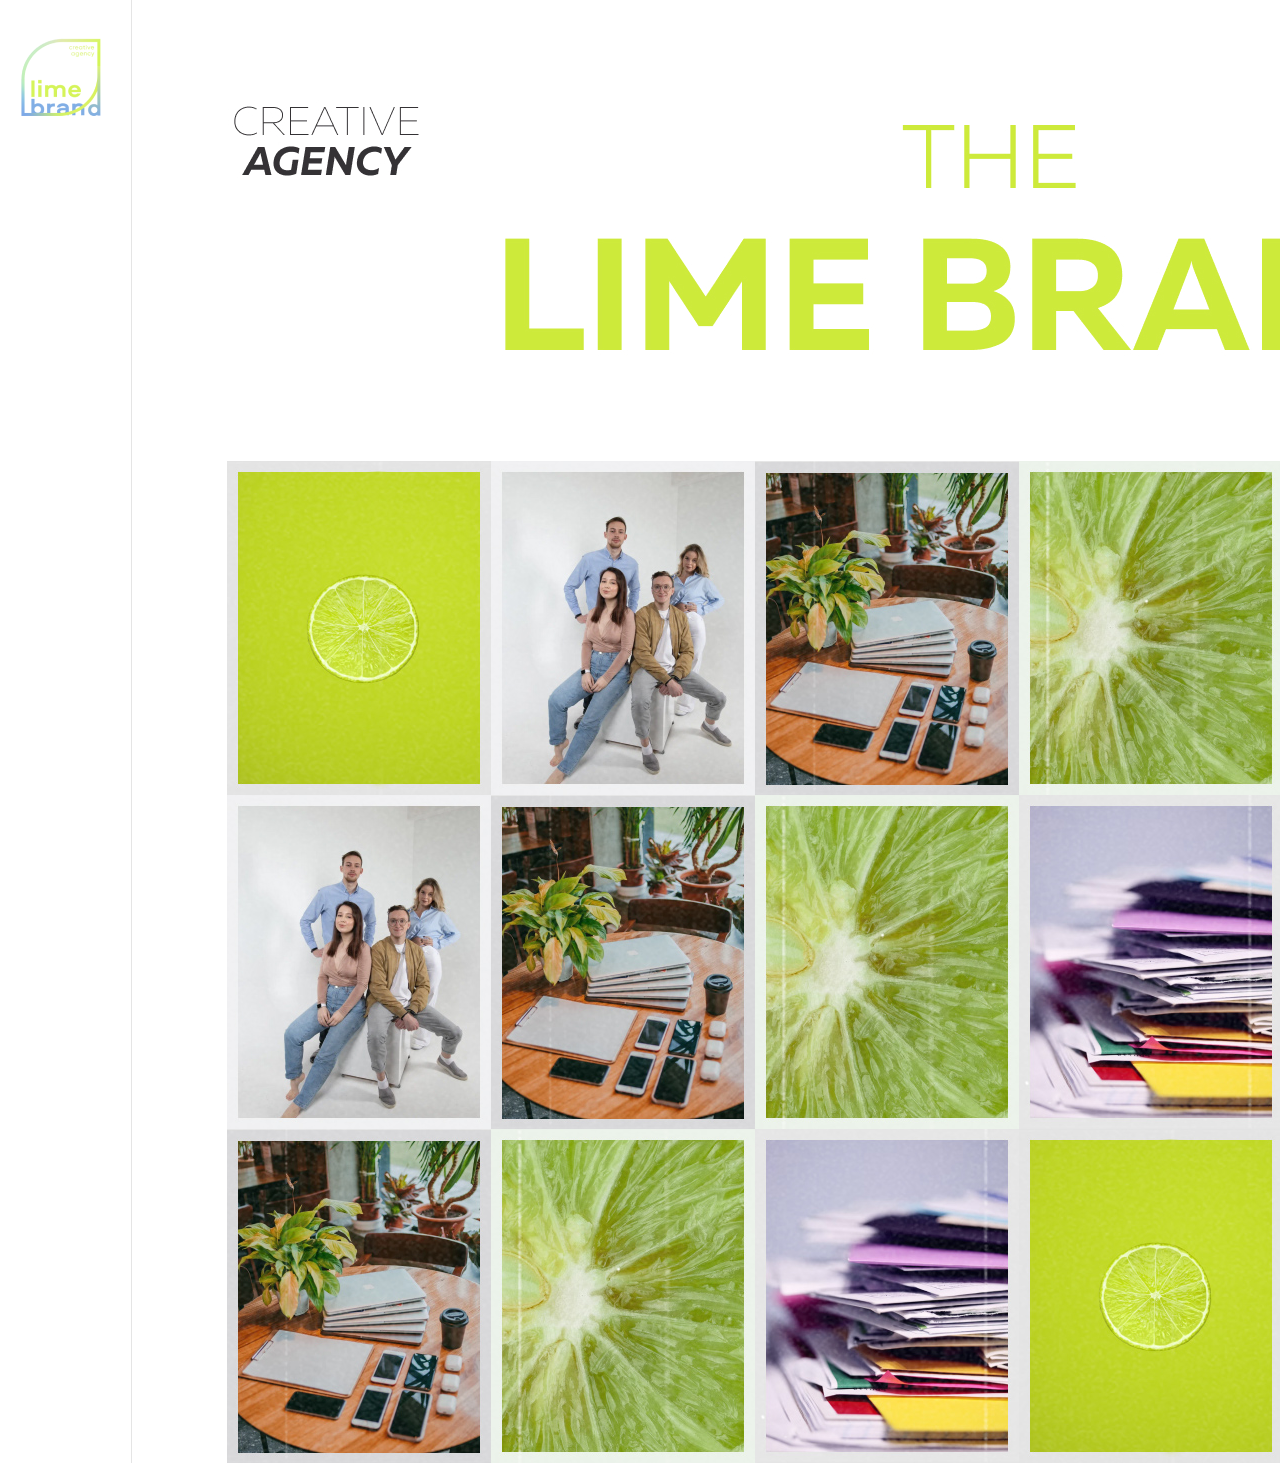
==== index.html @ 862e44f3 "added main page animation draft" ====
<!DOCTYPE html>
<html lang="en">

<head>
    <meta charset="UTF-8">
    <meta http-equiv="X-UA-Compatible" content="IE=edge">
    <meta name="viewport" content="width=device-width, initial-scale=1.0">
    <link rel="stylesheet" href="./styles/main.css">
    <title>LIME BRAND - main page</title>
</head>

<body>
    <div class="wrapper">
        <div class="wrapper-left">
            <img class="logo" src="./images/logo.png" alt="">
        </div>
        <div class="wrapper-right">
            <div class="header">
                <img src="./images/header.jpg" alt="header">
            </div>

            <div class="flip-container">

                <div class="flipper">
                    <div class="back"><img src="./images/back1-1.jpg" alt=""></div>
                    <div class="front"><img src="./images/front1-1.jpg" alt=""></div>
                </div>
                <div class="flipper">
                    <div class="back"><img src="./images/back1-2.jpg" alt=""></div>
                    <div class="front"><img src="./images/front1-2.jpg" alt=""></div>
                </div>
                <div class="flipper">
                    <div class="back"><img src="./images/back1-3.jpg" alt=""></div>
                    <div class="front"><img src="./images/front1-3.jpg" alt=""></div>
                </div>
                <div class="flipper">
                    <div class="back"><img src="./images/back1-4.jpg" alt=""></div>
                    <div class="front"><img src="./images/front1-4.jpg" alt=""></div>
                </div>
                <div class="flipper">
                    <div class="back"><img src="./images/back1-5.jpg" alt=""></div>
                    <div class="front"><img src="./images/front1-5.jpg" alt=""></div>
                </div>
                <div class="flipper">
                    <div class="back"><img src="./images/back1-6.jpg" alt=""></div>
                    <div class="front"><img src="./images/front1-1.jpg" alt=""></div>
                </div>

                <div class="flipper">
                    <div class="back"><img src="./images/back2-1.jpg" alt=""></div>
                    <div class="front"><img src="./images/front1-2.jpg" alt=""></div>
                </div>
                <div class="flipper">
                    <div class="back"><img src="./images/back2-2.jpg" alt=""></div>
                    <div class="front"><img src="./images/front1-3.jpg" alt=""></div>
                </div>
                <div class="flipper">
                    <div class="back"><img src="./images/back2-3.jpg" alt=""></div>
                    <div class="front"><img src="./images/front1-4.jpg" alt=""></div>
                </div>
                <div class="flipper">
                    <div class="back"><img src="./images/back2-4.jpg" alt=""></div>
                    <div class="front"><img src="./images/front1-5.jpg" alt=""></div>
                </div>
                <div class="flipper">
                    <div class="back"><img src="./images/back2-5.jpg" alt=""></div>
                    <div class="front"><img src="./images/front1-1.jpg" alt=""></div>
                </div>
                <div class="flipper">
                    <div class="back"><img src="./images/back2-6.jpg" alt=""></div>
                    <div class="front"><img src="./images/front1-2.jpg" alt=""></div>
                </div>

                <div class="flipper">
                    <div class="back"><img src="./images/back3-1.jpg" alt=""></div>
                    <div class="front"><img src="./images/front1-3.jpg" alt=""></div>
                </div>
                <div class="flipper">
                    <div class="back"><img src="./images/back3-2.jpg" alt=""></div>
                    <div class="front"><img src="./images/front1-4.jpg" alt=""></div>
                </div>
                <div class="flipper">
                    <div class="back"><img src="./images/back3-3.jpg" alt=""></div>
                    <div class="front"><img src="./images/front1-5.jpg" alt=""></div>
                </div>
                <div class="flipper">
                    <div class="back"><img src="./images/back3-4.jpg" alt=""></div>
                    <div class="front"><img src="./images/front1-1.jpg" alt=""></div>
                </div>
                <div class="flipper">
                    <div class="back"><img src="./images/back3-5.jpg" alt=""></div>
                    <div class="front"><img src="./images/front1-2.jpg" alt=""></div>
                </div>
                <div class="flipper">
                    <div class="back"><img src="./images/back3-6.jpg" alt=""></div>
                    <div class="front"><img src="./images/front1-3.jpg" alt=""></div>
                </div>
            </div>

        </div>

    </div>

    <script src="./scripts/main.js"></script>
</body>

</html>
---- styles/main.css ----
@font-face {
  font-family: 'Muller';
  src: url(../fonts/Muller/MullerBlack.woff2);
  font-style: normal;
  font-weight: 900;
}

@font-face {
  font-family: 'Muller';
  src: url(../fonts/Muller/MullerBoldItalic.woff2);
  font-style: italic;
  font-weight: 600;
}

@font-face {
  font-family: 'Muller';
  src: url(../fonts/Muller/MullerLight.woff2);
  font-style: normal;
  font-weight: 400;
}

body {
  font-family: 'Muller', Arial, Helvetica, sans-serif;
}

* {
  padding: 0;
  margin: 0;
  -webkit-box-sizing: border-box;
          box-sizing: border-box;
}

.wrapper {
  width: 1900px;
  overflow: hidden;
  display: -webkit-box;
  display: -ms-flexbox;
  display: flex;
  margin: 0 auto;
}

.wrapper-right {
  width: 1768px;
  overflow-x: hidden;
}

.wrapper-left {
  width: 132px;
  min-height: 100vh;
  border-right: 1px solid rgba(0, 0, 0, 0.1);
}

.logo {
  display: block;
  position: -webkit-sticky;
  position: sticky;
  top: 37px;
  margin-top: 37px;
  margin-left: 21px;
  cursor: pointer;
}

.header {
  margin-top: 100px;
  margin-left: 72px;
}

.hidden {
  display: none;
}

.flip-container {
  -webkit-perspective: 1000;
          perspective: 1000;
  position: relative;
  width: 1584px;
  height: 1002px;
  display: -webkit-box;
  display: -ms-flexbox;
  display: flex;
  -ms-flex-wrap: wrap;
      flex-wrap: wrap;
  margin-top: 63px;
  margin-left: 95px;
}

.rotated {
  -webkit-transform: rotateX(-180deg);
          transform: rotateX(-180deg);
  -webkit-transition-delay: 0s;
          transition-delay: 0s;
}

.flipper {
  -webkit-transition: 1s ease-in-out;
  transition: 1s ease-in-out;
  -webkit-transform-style: preserve-3d;
          transform-style: preserve-3d;
  width: 264px;
  height: 334px;
  position: relative;
  -webkit-transform-origin: 100% 167px;
          transform-origin: 100% 167px;
  -webkit-transition-delay: 0s;
          transition-delay: 0s;
}

.front, .back {
  -webkit-backface-visibility: hidden;
          backface-visibility: hidden;
  position: absolute;
  width: 264px;
  height: 334px;
  top: 0;
  left: 0;
}

.front {
  z-index: 2;
}

.back {
  -webkit-transform: rotateX(180deg);
          transform: rotateX(180deg);
}
/*# sourceMappingURL=main.css.map */
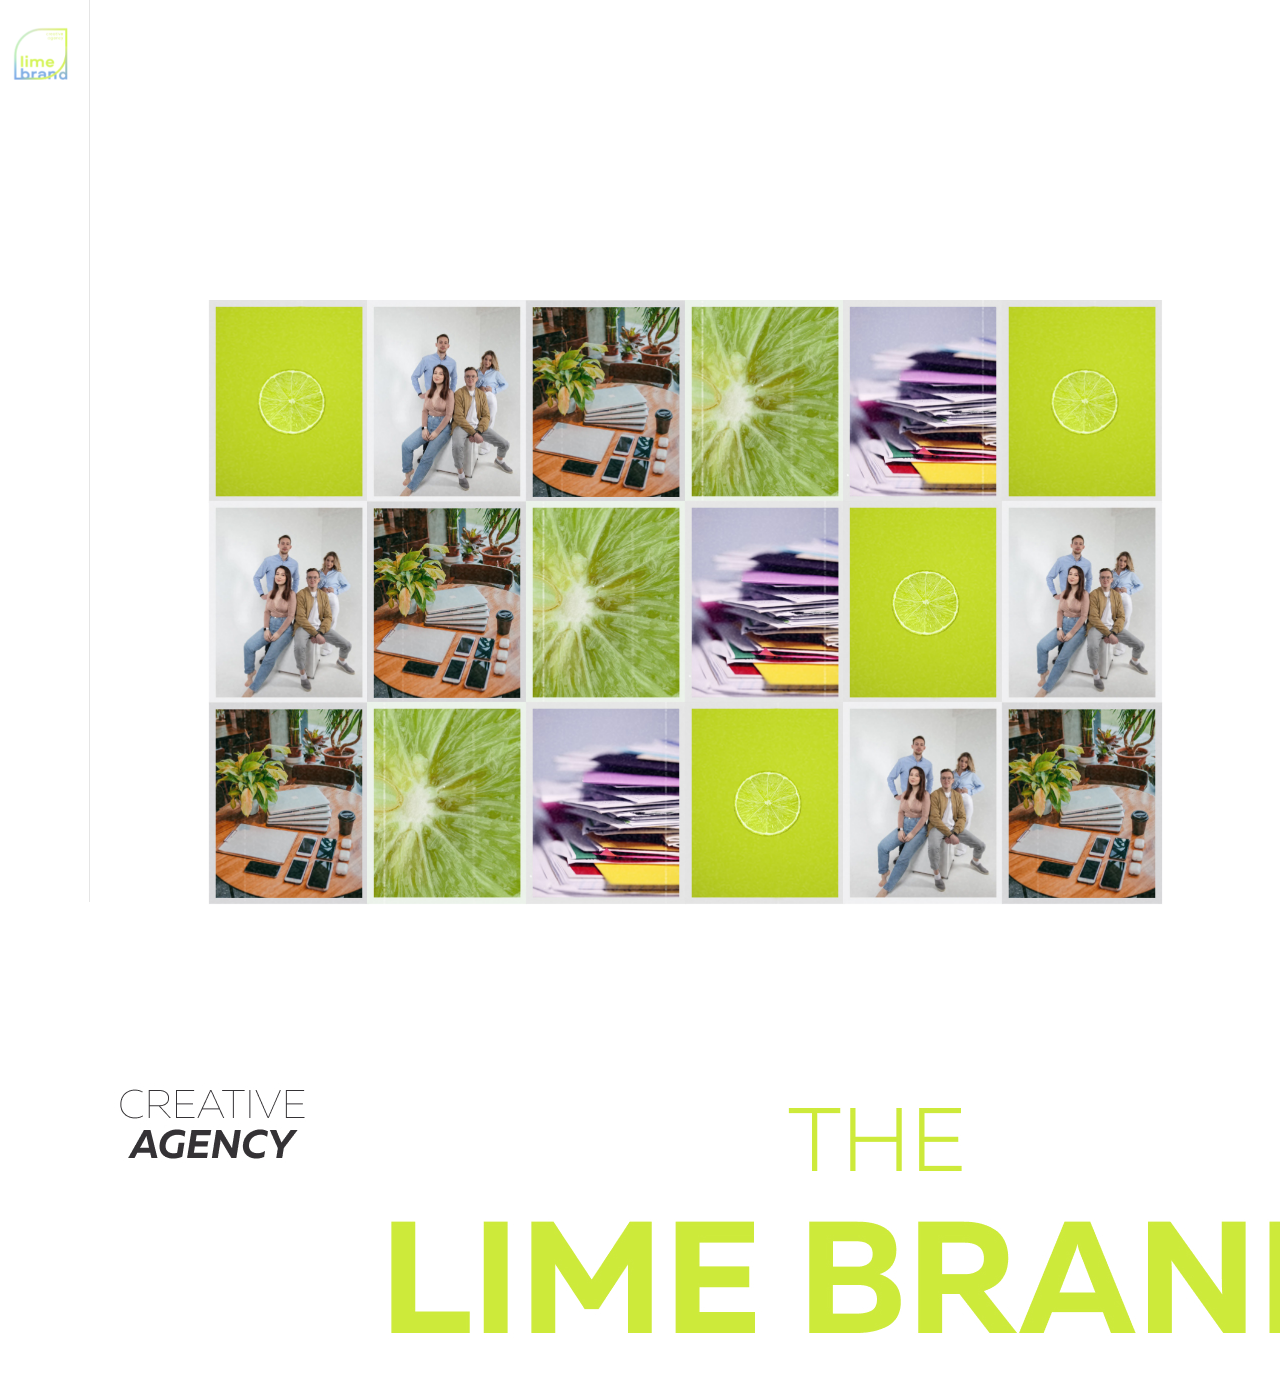
==== commit 793861ee: "animated topper as whole block" ====
--- a/index.html
+++ b/index.html
@@ -6,6 +6,7 @@
     <meta http-equiv="X-UA-Compatible" content="IE=edge">
     <meta name="viewport" content="width=device-width, initial-scale=1.0">
     <link rel="stylesheet" href="./styles/main.css">
+    <link rel="stylesheet" href="./styles/motions.css">
     <title>LIME BRAND - main page</title>
 </head>
 
--- a/styles/main.css
+++ b/styles/main.css
@@ -1,8 +1,8 @@
 @font-face {
   font-family: 'Muller';
-  src: url(../fonts/Muller/MullerBlack.woff2);
-  font-style: normal;
-  font-weight: 900;
+  src: url(../fonts/Muller/MullerBold.woff2);
+  font-style: normal;
+  font-weight: 600;
 }
 
 @font-face {
@@ -14,9 +14,20 @@
 
 @font-face {
   font-family: 'Muller';
-  src: url(../fonts/Muller/MullerLight.woff2);
+  src: url(../fonts/Muller/MullerRegular.woff2);
   font-style: normal;
   font-weight: 400;
+}
+
+@font-face {
+  font-family: 'Muller';
+  src: url(../fonts/Muller/MullerThin.woff2);
+  font-style: normal;
+  font-weight: 100;
+}
+
+:root {
+  font-size: 25px;
 }
 
 body {
@@ -30,97 +41,170 @@
           box-sizing: border-box;
 }
 
+button {
+  outline: 0;
+}
+
+a {
+  text-decoration: none;
+  color: #fff;
+}
+
+img {
+  display: block;
+}
+
+.burger {
+  display: none;
+  position: absolute;
+  top: 4rem;
+  right: 0.62rem;
+  font-size: 1.87rem;
+  color: #fff;
+}
+
 .wrapper {
-  width: 1900px;
-  overflow: hidden;
+  position: relative;
+  width: 100%;
+  max-width: 1920px;
   display: -webkit-box;
   display: -ms-flexbox;
   display: flex;
   margin: 0 auto;
 }
 
+.wrapper-left {
+  width: 7%;
+  max-width: 133px;
+  background-color: #fff;
+  border-right: 1px solid rgba(0, 0, 0, 0.1);
+  -webkit-box-sizing: border-box;
+          box-sizing: border-box;
+}
+
+.wrapper-left .logo {
+  display: block;
+  position: fixed;
+  width: 4.27%;
+  max-width: 82px;
+  margin-left: calc(min(1.09%, 21px));
+  top: 1.48rem;
+  cursor: pointer;
+}
+
 .wrapper-right {
-  width: 1768px;
-  overflow-x: hidden;
-}
-
-.wrapper-left {
-  width: 132px;
-  min-height: 100vh;
-  border-right: 1px solid rgba(0, 0, 0, 0.1);
-}
-
-.logo {
-  display: block;
-  position: -webkit-sticky;
-  position: sticky;
-  top: 37px;
-  margin-top: 37px;
-  margin-left: 21px;
-  cursor: pointer;
-}
-
-.header {
-  margin-top: 100px;
-  margin-left: 72px;
-}
-
-.hidden {
-  display: none;
-}
-
-.flip-container {
-  -webkit-perspective: 1000;
-          perspective: 1000;
-  position: relative;
-  width: 1584px;
-  height: 1002px;
-  display: -webkit-box;
-  display: -ms-flexbox;
-  display: flex;
-  -ms-flex-wrap: wrap;
-      flex-wrap: wrap;
-  margin-top: 63px;
-  margin-left: 95px;
-}
-
-.rotated {
-  -webkit-transform: rotateX(-180deg);
-          transform: rotateX(-180deg);
-  -webkit-transition-delay: 0s;
-          transition-delay: 0s;
-}
-
-.flipper {
-  -webkit-transition: 1s ease-in-out;
-  transition: 1s ease-in-out;
-  -webkit-transform-style: preserve-3d;
-          transform-style: preserve-3d;
-  width: 264px;
-  height: 334px;
-  position: relative;
-  -webkit-transform-origin: 100% 167px;
-          transform-origin: 100% 167px;
-  -webkit-transition-delay: 0s;
-          transition-delay: 0s;
-}
-
-.front, .back {
-  -webkit-backface-visibility: hidden;
-          backface-visibility: hidden;
-  position: absolute;
-  width: 264px;
-  height: 334px;
-  top: 0;
-  left: 0;
-}
-
-.front {
-  z-index: 2;
-}
-
-.back {
-  -webkit-transform: rotateX(180deg);
-          transform: rotateX(180deg);
+  width: 93%;
+  max-width: 1787px;
+  background-color: #fff;
+}
+
+.container {
+  width: 100%;
+  padding: 0 7.39% 0 6.04%;
+}
+
+section {
+  width: 100%;
+  margin-top: 4rem;
+}
+
+p {
+  font-style: normal;
+  font-weight: 400;
+  font-size: 1rem;
+  line-height: 1.6rem;
+  color: #404040;
+}
+
+.columned-text {
+  -webkit-column-count: 2;
+          column-count: 2;
+  -webkit-column-gap: 1.5rem;
+          column-gap: 1.5rem;
+}
+
+h1 {
+  font-style: italic;
+  font-weight: 600;
+  font-size: 3.6rem;
+  line-height: auto;
+  color: #fff;
+}
+
+h2 {
+  font-weight: 100;
+  font-size: 2rem;
+  line-height: normal;
+  margin-bottom: 0.8rem;
+  color: #81AEE5;
+  text-transform: uppercase;
+}
+
+h3 {
+  font-weight: 600;
+  font-size: 2rem;
+  margin-bottom: 0.72rem;
+  color: #00A65A;
+}
+
+@media screen and (max-width: 1440px) {
+  :root {
+    font-size: 20px;
+  }
+}
+
+@media screen and (max-width: 1280px) {
+  :root {
+    font-size: 18px;
+  }
+}
+
+@media screen and (max-width: 1024px) {
+  :root {
+    font-size: 15px;
+  }
+}
+
+@media screen and (max-width: 768px) {
+  :root {
+    font-size: 11px;
+  }
+}
+
+@media screen and (max-width: 428px) {
+  :root {
+    font-size: 16px;
+  }
+  .wrapper-left {
+    display: none;
+  }
+  .wrapper-right {
+    width: 100%;
+  }
+  .burger {
+    display: block;
+  }
+  .container {
+    padding: 0 2.33%;
+  }
+  section {
+    margin-top: 4.38rem;
+  }
+  h2 {
+    font-size: 1.88rem;
+    margin-bottom: 1.88rem;
+  }
+}
+
+@media screen and (max-width: 375px) {
+  :root {
+    font-size: 14px;
+  }
+}
+
+@media screen and (max-width: 320px) {
+  :root {
+    font-size: 12px;
+  }
 }
 /*# sourceMappingURL=main.css.map */--- a/styles/motions.css
+++ b/styles/motions.css
@@ -0,0 +1,93 @@
+.hidden {
+  display: none;
+}
+
+.flip-container {
+  -webkit-perspective: 1000;
+          perspective: 1000;
+  width: 80%;
+  display: -webkit-box;
+  display: -ms-flexbox;
+  display: flex;
+  -ms-flex-wrap: wrap;
+      flex-wrap: wrap;
+  margin: 300px auto 0;
+}
+
+.flip-container img {
+  display: block;
+  width: 101%;
+}
+
+.rotated {
+  -webkit-transform: rotateX(-180deg);
+          transform: rotateX(-180deg);
+  -webkit-transition-delay: 0s;
+          transition-delay: 0s;
+}
+
+.flipper {
+  -webkit-transition: 1s ease-in-out;
+  transition: 1s ease-in-out;
+  -webkit-transform-style: preserve-3d;
+          transform-style: preserve-3d;
+  width: 16.66%;
+  padding-top: 21.09%;
+  position: relative;
+  -webkit-transform-origin: 100% 50%;
+          transform-origin: 100% 50%;
+  -webkit-transition-delay: 0s;
+          transition-delay: 0s;
+}
+
+.front, .back {
+  -webkit-backface-visibility: hidden;
+          backface-visibility: hidden;
+  position: absolute;
+  width: 100%;
+  top: 0;
+  left: 0;
+}
+
+.front {
+  z-index: 2;
+}
+
+.back {
+  -webkit-transform: rotateX(180deg);
+          transform: rotateX(180deg);
+}
+
+.header img {
+  display: block;
+  -webkit-animation: appear;
+          animation: appear;
+  -webkit-animation-duration: 1s;
+          animation-duration: 1s;
+  -webkit-animation-delay: 1s;
+          animation-delay: 1s;
+  -webkit-animation-fill-mode: forwards;
+          animation-fill-mode: forwards;
+  position: absolute;
+  top: 120%;
+  z-index: 3;
+}
+
+@-webkit-keyframes appear {
+  from {
+    top: 100%;
+  }
+  to {
+    top: 0;
+  }
+}
+
+@keyframes appear {
+  from {
+    top: 100%;
+  }
+  to {
+    top: 0;
+  }
+}
+/*# sourceMappingURL=motions.css.map */